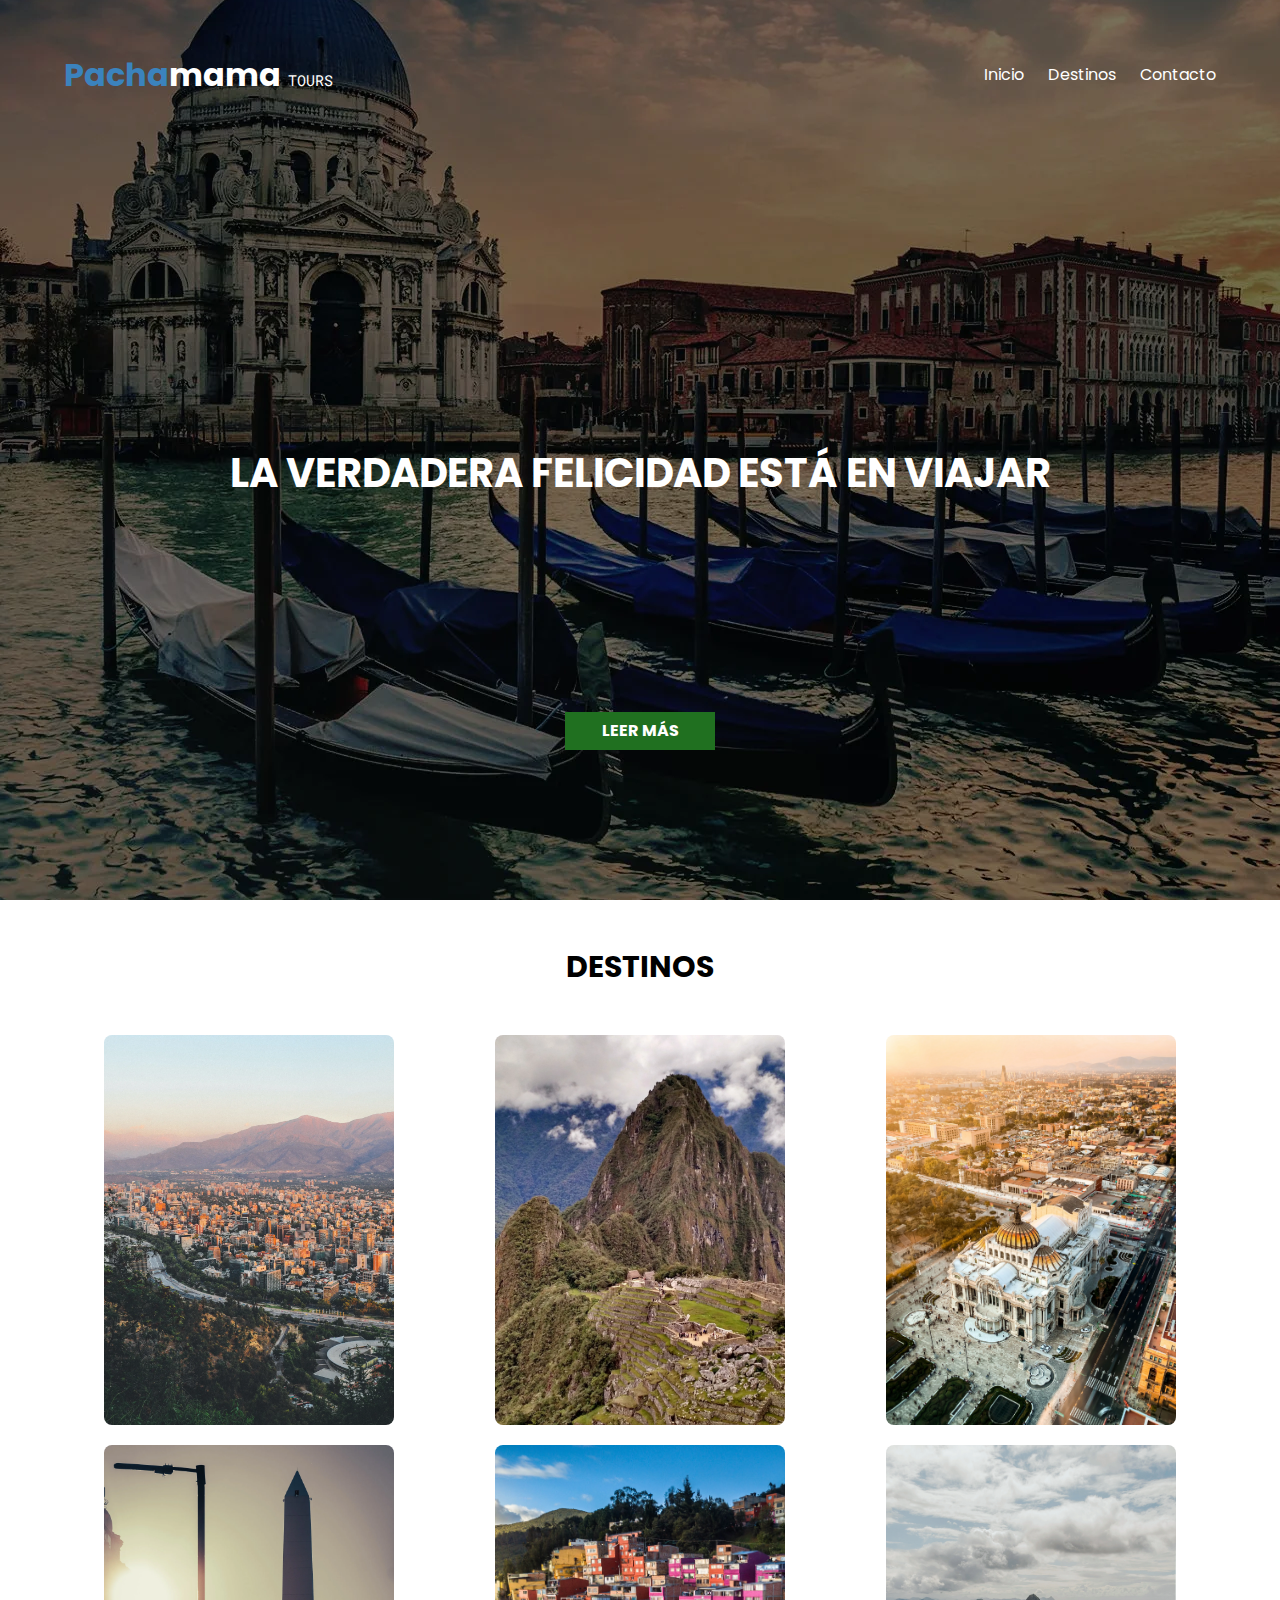
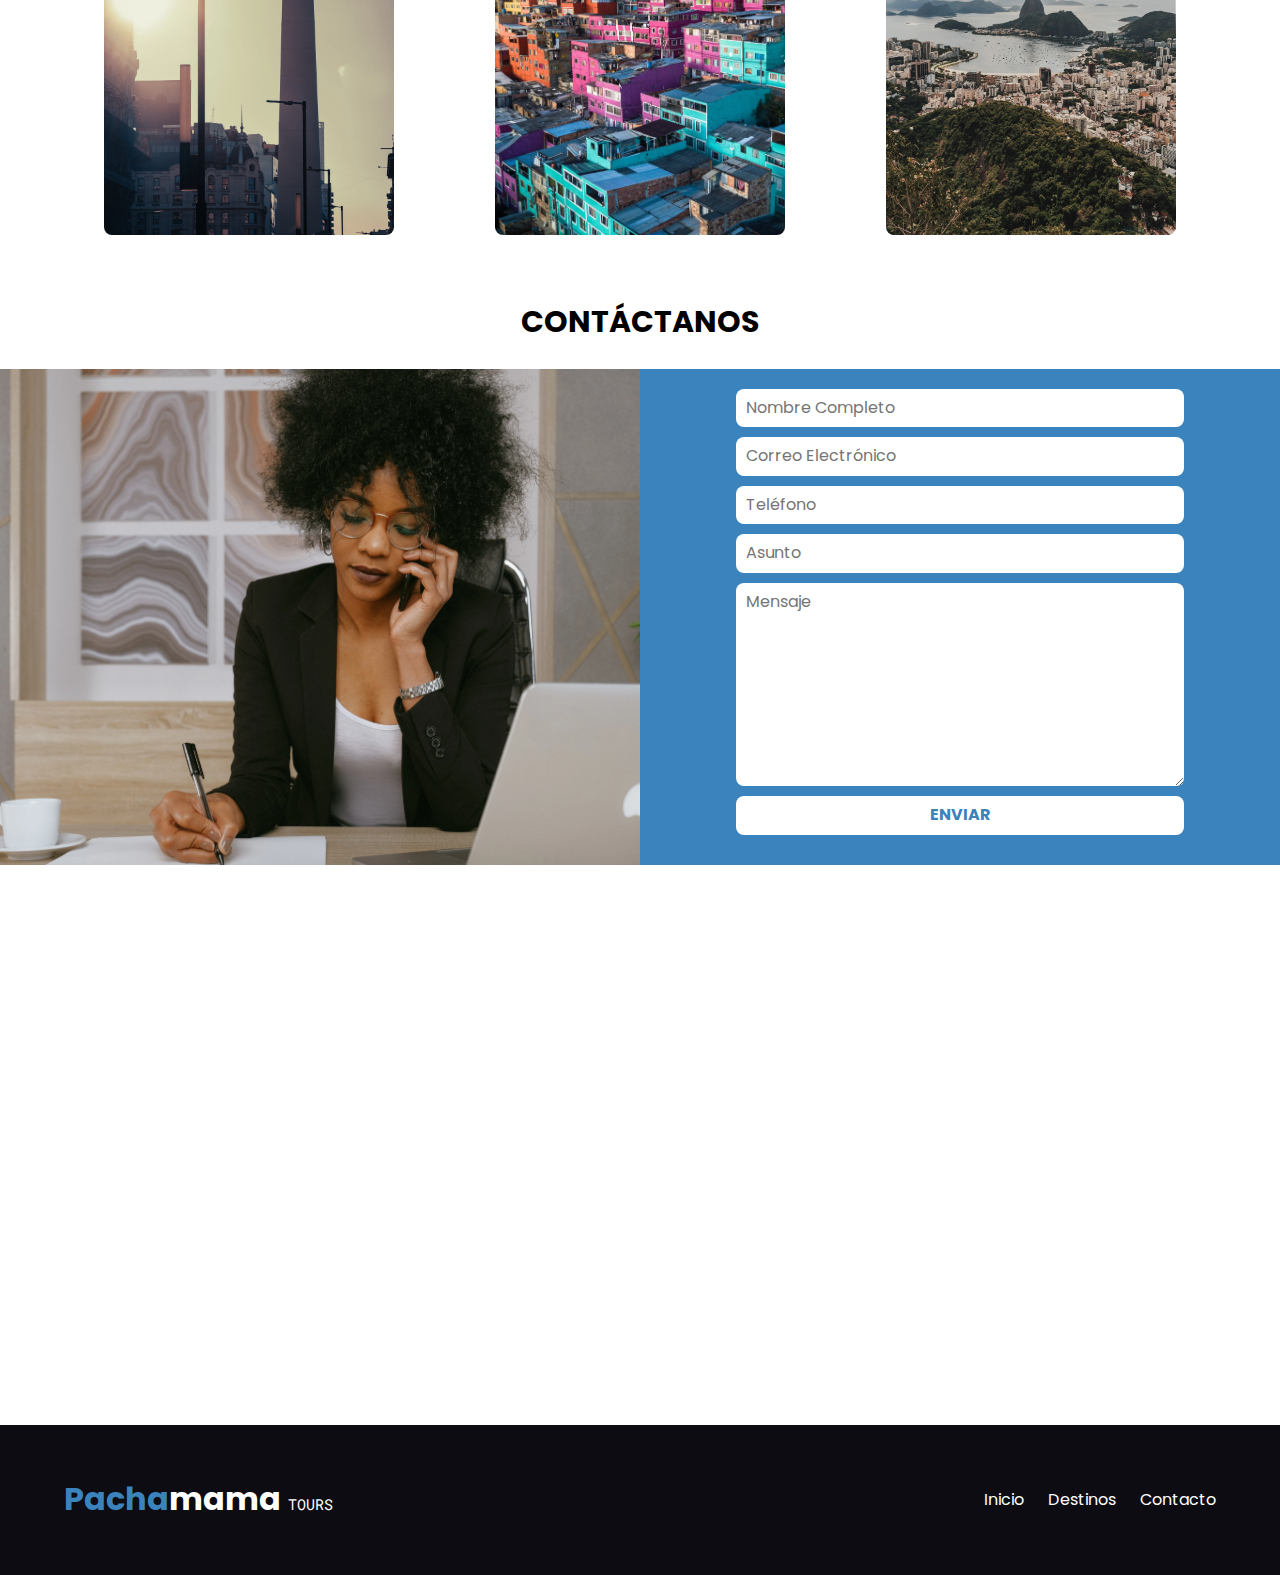
==== index.html @ 62c9c62a "first commit" ====
<!DOCTYPE html>
<html lang="en">
  <head>
    <meta charset="UTF-8" />
    <meta http-equiv="X-UA-Compatible" content="IE=edge" />
    <meta name="viewport" content="width=device-width, initial-scale=1.0" />
    <link rel="stylesheet" href="./css/normalize.css" />
    <link rel="stylesheet" href="./css/styles.css" />
    <title>Tour del Sur</title>
  </head>
  <body>
    <section id="hero" class="hero">
      <header class="header">
        <div class="header__flex contenedor">
          <a href="index.html">
            <h1 class="logo">
              <span class="logo__azul">Pacha</span>mama
              <span class="logo__tours">Tours</span>
            </h1>
          </a>

          <nav class="barra">
            <a class="barra__link" href="#hero">Inicio</a>
            <a class="barra__link" href="#destinos">Destinos</a>
            <a class="barra__link" href="#contacto">Contacto</a>
          </nav>
        </div>
      </header>
      <div class="hero__flex">
        <p class="hero__texto">La verdadera felicidad está en viajar</p>

        <a href="#" class="hero__boton">Leer Más</a>
      </div>
    </section>

    <main class="destinos contenedor" id="destinos">
      <h2 class="destinos__titulo">Destinos</h2>
      <div id="destinos__galeria">
        <!-- JS -->
      </div>
    </main>

    <section id="contacto" class="contacto">
      <h3 class="contacto__titulo">Contáctanos</h3>
      <div class="contacto-grid">
        <img
          loading="lazy"
          class="contacto__imagen"
          src="./img/contacto.webp"
          alt="imagen contacto"
        />
        <form class="contacto__formulario">
          <div>
            <input
              type="text"
              name="nombre"
              id="nombre"
              placeholder="Nombre Completo"
            />
            <div class="error"></div>
          </div>
          <div>
            <input
              type="email"
              name="email"
              id="email"
              placeholder="Correo Electrónico"
            />
            <div class="error"></div>
          </div>
          <div>
            <input type="tel" name="tel" id="tel" placeholder="Teléfono" />
          </div>
          <div>
            <input type="text" name="asunto" id="asunto" placeholder="Asunto" />
          </div>
          <div>
            <textarea
              name="mensaje"
              id="mensaje"
              cols="30"
              rows="10"
              placeholder="Mensaje"
            ></textarea>
          </div>
          <div>
            <input
              type="submit"
              class="form__submit"
              id="submit"
              value="Enviar"
            />
          </div>
        </form>
      </div>
      <div class="contacto__mapa contenedor">
        <div class="gmap_canvas">
          <iframe
            width="600"
            height="500"
            id="gmap_canvas"
            src="https://maps.google.com/maps?q=nueva%20hipodromo%20737&t=&z=13&ie=UTF8&iwloc=&output=embed"
            frameborder="0"
            scrolling="no"
            marginheight="0"
            marginwidth="0"
          ></iframe
          ><a href="https://123movies-to.org"></a><br /><style>
            .mapouter {
              position: relative;
              text-align: right;
              height: 500px;
              width: 600px;
            }</style
          ><a href="https://www.embedgooglemap.net">html google map embed</a
          ><style>
            .gmap_canvas {
              overflow: hidden;
              background: none !important;
              height: 500px;
              width: 600px;
            }
          </style>
        </div>
      </div>
    </section>

    <footer class="footer">
      <div class="footer__flex contenedor">
        <a href="index.html">
          <h1 class="logo">
            <span class="logo__azul">Pacha</span>mama
            <span class="logo__tours">Tours</span>
          </h1>
        </a>

        <nav class="barra">
          <a class="barra__link" href="#hero">Inicio</a>
          <a class="barra__link" href="#destinos">Destinos</a>
          <a class="barra__link" href="#contacto">Contacto</a>
        </nav>
      </div>
    </footer>

    <script src="./js/main.js"></script>
  </body>
</html>
---- css/styles.css ----
@import url("https://fonts.googleapis.com/css2?family=Poppins:wght@400;700&family=Roboto+Mono:wght@400;700&display=swap");
:root {
  --fuentePrincipal: "Poppins", sans-serif;
  --fuenteSecundaria: "Roboto Mono", monospace;
}
html {
  box-sizing: border-box;
  font-size: 62.5%;
}
*,
*::before,
*::after {
  box-sizing: inherit;
  margin: 0;
  padding: 0;
}
body {
  font-size: 16px;
  font-family: var(--fuentePrincipal);
}
a {
  text-decoration: none;
}
ul,
ol {
  list-style: none;
}
.contenedor {
  width: min(120rem, 90%);
  margin: 0 auto;
}
/*
! ** CABECERA
*/
.hero {
  background-image: url(../img/heroOscuro.webp);
  height: 100vh;
  background-position: center center;
  position: relative;
}
.header {
  background-color: transparent;
  height: 22rem;
  padding-top: 3rem;
}
@media (min-width: 768px) {
  .header {
    height: 15rem;
    padding: 0;
  }
  .header__flex {
    display: flex;
    align-items: center;
    justify-content: space-between;
    height: 100%;
  }
}
@media (min-width: 768px) {
  .header.fijo {
    position: fixed;
    width: 100%;
    background-color: #0d0c13;
    z-index: 3;
    height: 8rem;
    transition: all ease-in 150ms;
  }
}

.logo {
  color: white;
  text-transform: capitalize;
  text-align: center;
  font-weight: 700;
  margin-top: 0;
  margin-bottom: 3rem;
}
.logo__azul {
  color: #3b83bd;
}
.logo__tours {
  font-family: var(--fuenteSecundaria);
  text-transform: uppercase;
  font-size: 1.5rem;
  font-weight: 400;
}
.barra__link {
  color: white;
  /* margin-right: 1.5rem; */
  display: block;
  text-align: center;
  margin-bottom: 1.5rem;

  transition: color 200ms;
}
.barra__link:hover {
  color: #65baff;
}
.barra__link:last-of-type {
  margin-right: 0;
}
.hero__flex {
  display: flex;
  height: 40rem;
  flex-direction: column;
  justify-content: space-between;
  align-items: center;
}
.hero__texto {
  text-align: center;
  text-transform: uppercase;
  font-weight: 700;
  color: white;
  font-size: 4rem;
  margin-top: 10rem;
}
.hero__boton {
  background-color: rgb(32, 112, 32);
  text-align: center;
  width: 15rem;
  padding: 1rem 3rem;
  color: white;
  text-transform: uppercase;
  font-weight: 700;

  transition: background-color 200ms;
}
.hero__boton:hover {
  background-color: rgb(23, 49, 23);
}
@media (min-width: 768px) {
  .header {
    display: flex;
    align-items: center;
    justify-content: space-between;
    margin-bottom: 20rem;
  }
  .logo {
    margin-bottom: 0;
  }
  .barra__link {
    display: inline;
    margin-right: 2rem;
  }
  .barra__link:last-of-type {
    margin-right: 0;
  }
}
/*
! ** DESTINOS
*/
.destinos {
  margin-bottom: 7rem;
}
.destinos__titulo {
  text-align: center;
  font-size: 3rem;
  text-transform: uppercase;
  margin: 5rem 0;
}
.destinos__galeria__container {
  display: flex;
  justify-content: center;
  position: relative;
}
.destinos__galeria__container:hover > .capa {
  opacity: 1;
}
#destinos__galeria {
  margin: 0 auto;
  display: grid;
  grid-template-columns: repeat(1, 1fr);
  gap: 2rem;
}
.destinos__imagen {
  display: block;
  width: 29rem;
  height: 39rem;
  object-fit: cover;
  border-radius: 8px;
}
.capa {
  position: absolute;
  background-color: rgb(0, 0, 0, 0.5);
  height: 39rem;
  width: 29rem;
  border-radius: 8px;

  display: flex;
  flex-direction: column;
  justify-content: center;
  align-items: center;
  opacity: 0;
  transition: opacity 300ms;
}
.capa__titulo {
  text-transform: uppercase;
  color: white;
  text-align: center;
  font-size: 3rem;
  margin-bottom: 3rem;
}
.capa__boton {
  background-color: #3b83bd;
  color: white;
  padding: 1rem 2rem;
  border-radius: 6px;
  font-family: var(--fuenteSecundaria);
  text-transform: uppercase;
  transition: background-color 200ms;
}
.capa__boton:hover {
  background-color: #65baff;
}
@media (min-width: 650px) {
  #destinos__galeria {
    grid-template-columns: repeat(2, 1fr);
    gap: 2rem;
  }
}
@media (min-width: 980px) {
  #destinos__galeria {
    grid-template-columns: repeat(3, 1fr);
    gap: 2rem;
  }
}

/*
! ** CONTACTO
*/
.contacto {
  /* background-image: linear-gradient(to bottom, transparent 50% #3b83bd 0%),
    url(../img/contacto.jpg); */
  margin-bottom: 3rem;
}
.contacto__titulo {
  text-align: center;
  font-size: 3rem;
  text-transform: uppercase;
  margin-bottom: 3rem;
}
.contacto__imagen {
  height: 100%;
  width: 100%;
  object-fit: cover;
}
.contacto-grid {
  background-color: #3b83bd;
  display: grid;
  grid-template-rows: repeat(2, 1fr);
}
.contacto__formulario {
  padding: 2rem 0;
}
.contacto__formulario input,
textarea {
  font-size: 1.6rem;
  padding: 1rem;
  margin: 0 auto;
  display: block;
  width: 90%;
  margin-bottom: 1rem;

  border-radius: 0.8rem;
  outline: none;
  border: none;
}
input:focus,
textarea:focus {
  border: none;
  background-color: rgba(226, 226, 226, 1);
}
.form__submit {
  background-color: white;
  border: 2px solid white;
  color: #3b83bd;
  text-transform: uppercase;
  font-weight: 700;
  cursor: pointer;
  transition: background-color 300ms, color 300ms;
}
.form__submit:hover {
  background-color: #65baff;
  color: white;
}
@media (min-width: 768px) {
  .contacto-grid {
    grid-template-columns: repeat(2, 1fr);
    grid-template-rows: none;
  }
  .contacto__formulario {
    display: flex;
    flex-direction: column;
    justify-content: center;
  }
  .contacto__formulario input,
  textarea {
    width: 70%;
  }
}
.contacto__mapa {
  display: flex;
  justify-content: center;
  align-items: center;

  margin-top: 3rem;
}
/*
! ** FOOTER
*/
.footer {
  background-color: #0d0c13;
  height: 22rem;
  padding-top: 3rem;
}
@media (min-width: 768px) {
  .footer {
    height: 15rem;
    padding: 0;
  }
  .footer__flex {
    display: flex;
    align-items: center;
    justify-content: space-between;
    height: 100%;
  }
}

.error {
  color: orangered;
  font-family: var(--fuenteSecundaria);
  text-align: center;
  text-transform: uppercase;
  font-weight: 700;
  margin-bottom: 1rem;
}
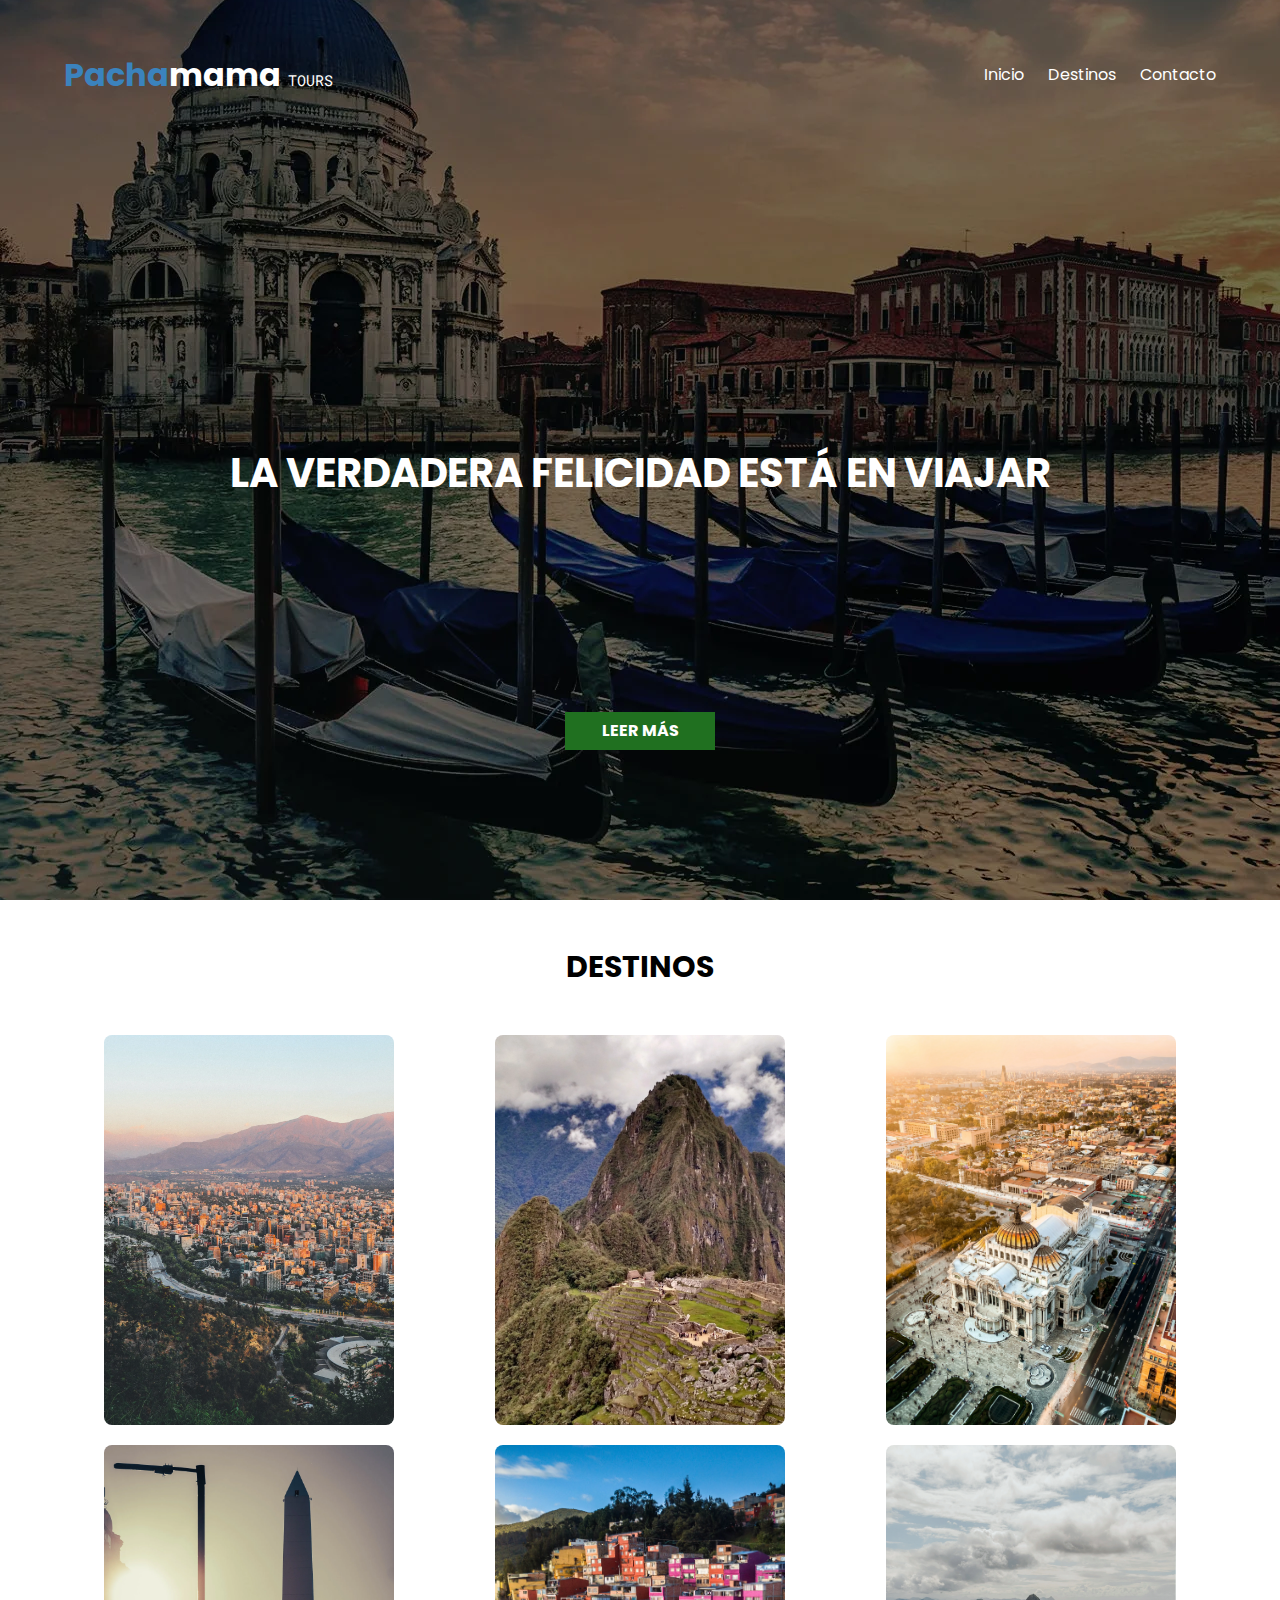
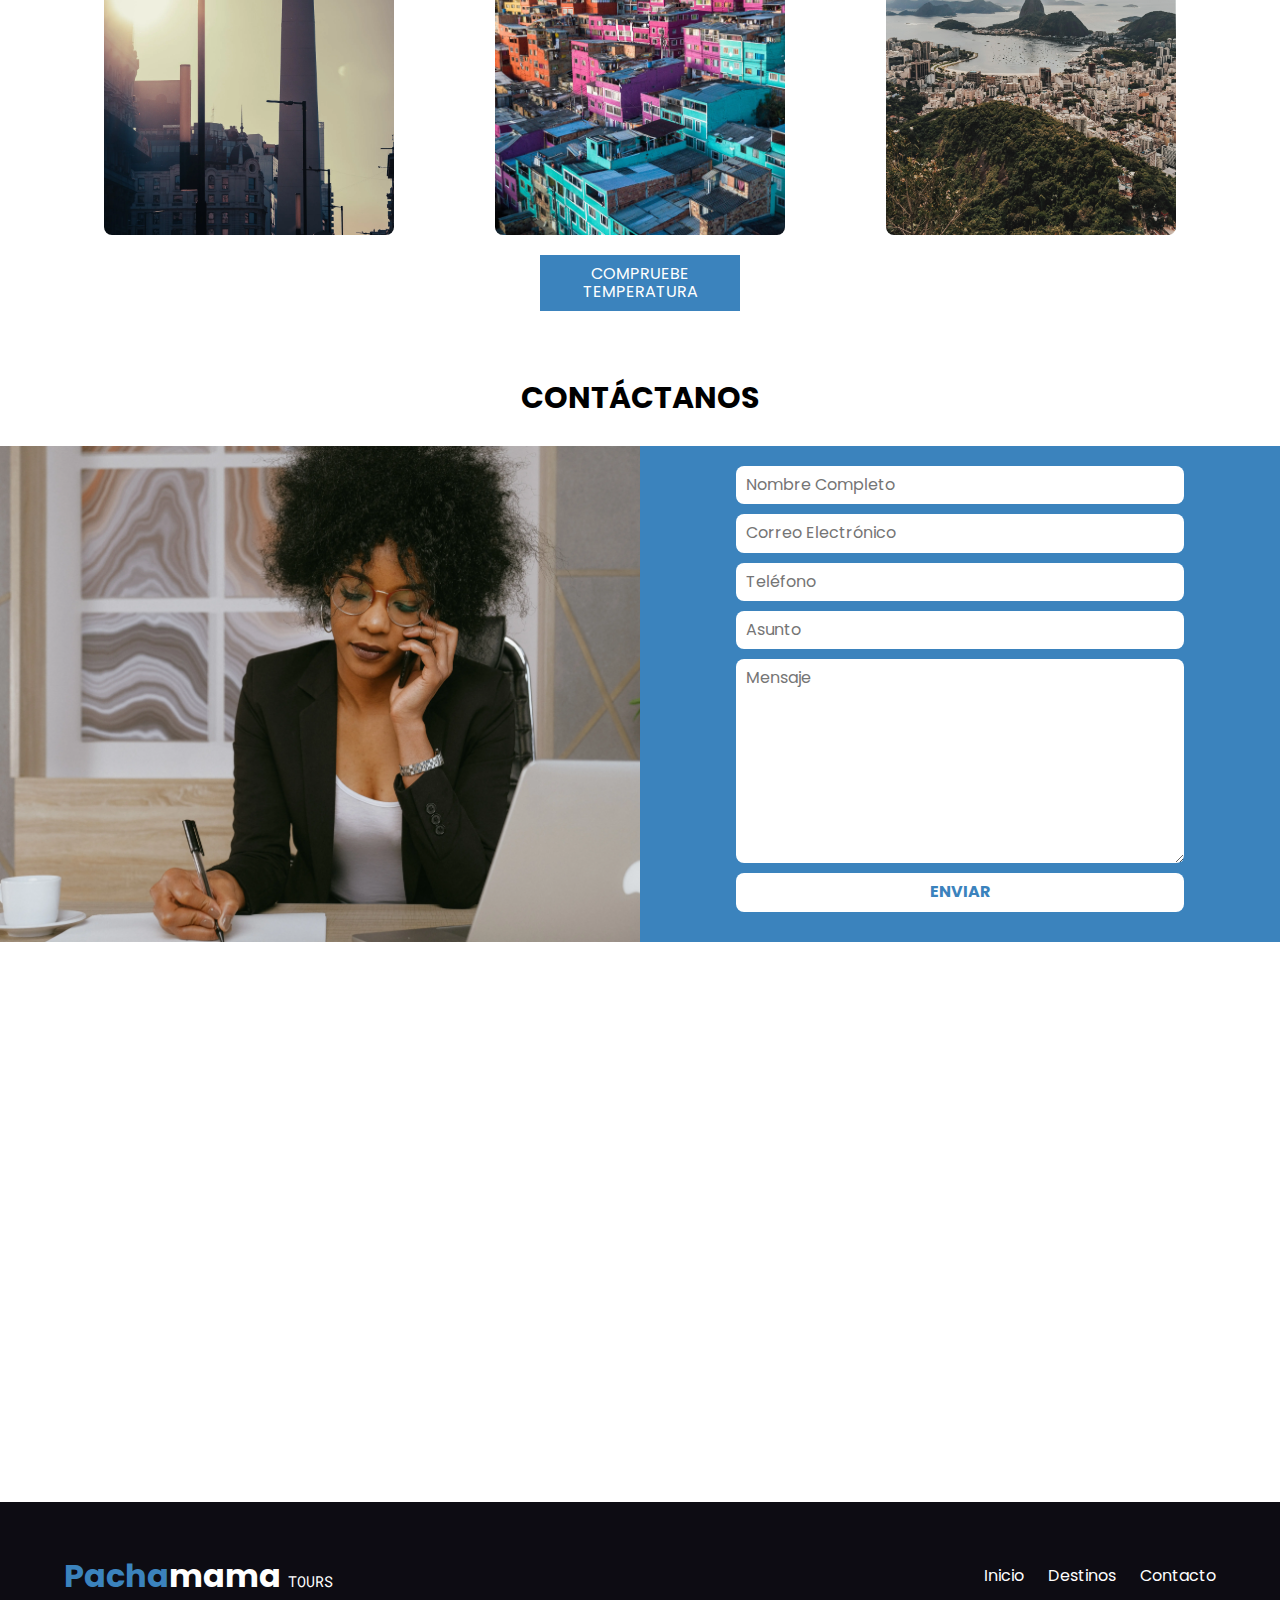
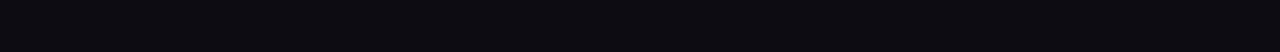
==== commit 2ead8e81: "linkeando api de clima" ====
--- a/index.html
+++ b/index.html
@@ -38,6 +38,10 @@
       <div id="destinos__galeria">
         <!-- JS -->
       </div>
+
+      <a class="destinos__temp" href="./html/clima.html"
+        >Compruebe Temperatura</a
+      >
     </main>
 
     <section id="contacto" class="contacto">
--- a/css/styles.css
+++ b/css/styles.css
@@ -223,7 +223,18 @@
     gap: 2rem;
   }
 }
-
+.destinos__temp {
+  display: block;
+  margin: 0 auto;
+  color: white;
+  text-align: center;
+  margin-top: 2rem;
+  text-transform: uppercase;
+  font-weight: 400;
+  background-color: #3b83bd;
+  padding: 1rem 2rem;
+  width: 20rem;
+}
 /*
 ! ** CONTACTO
 */
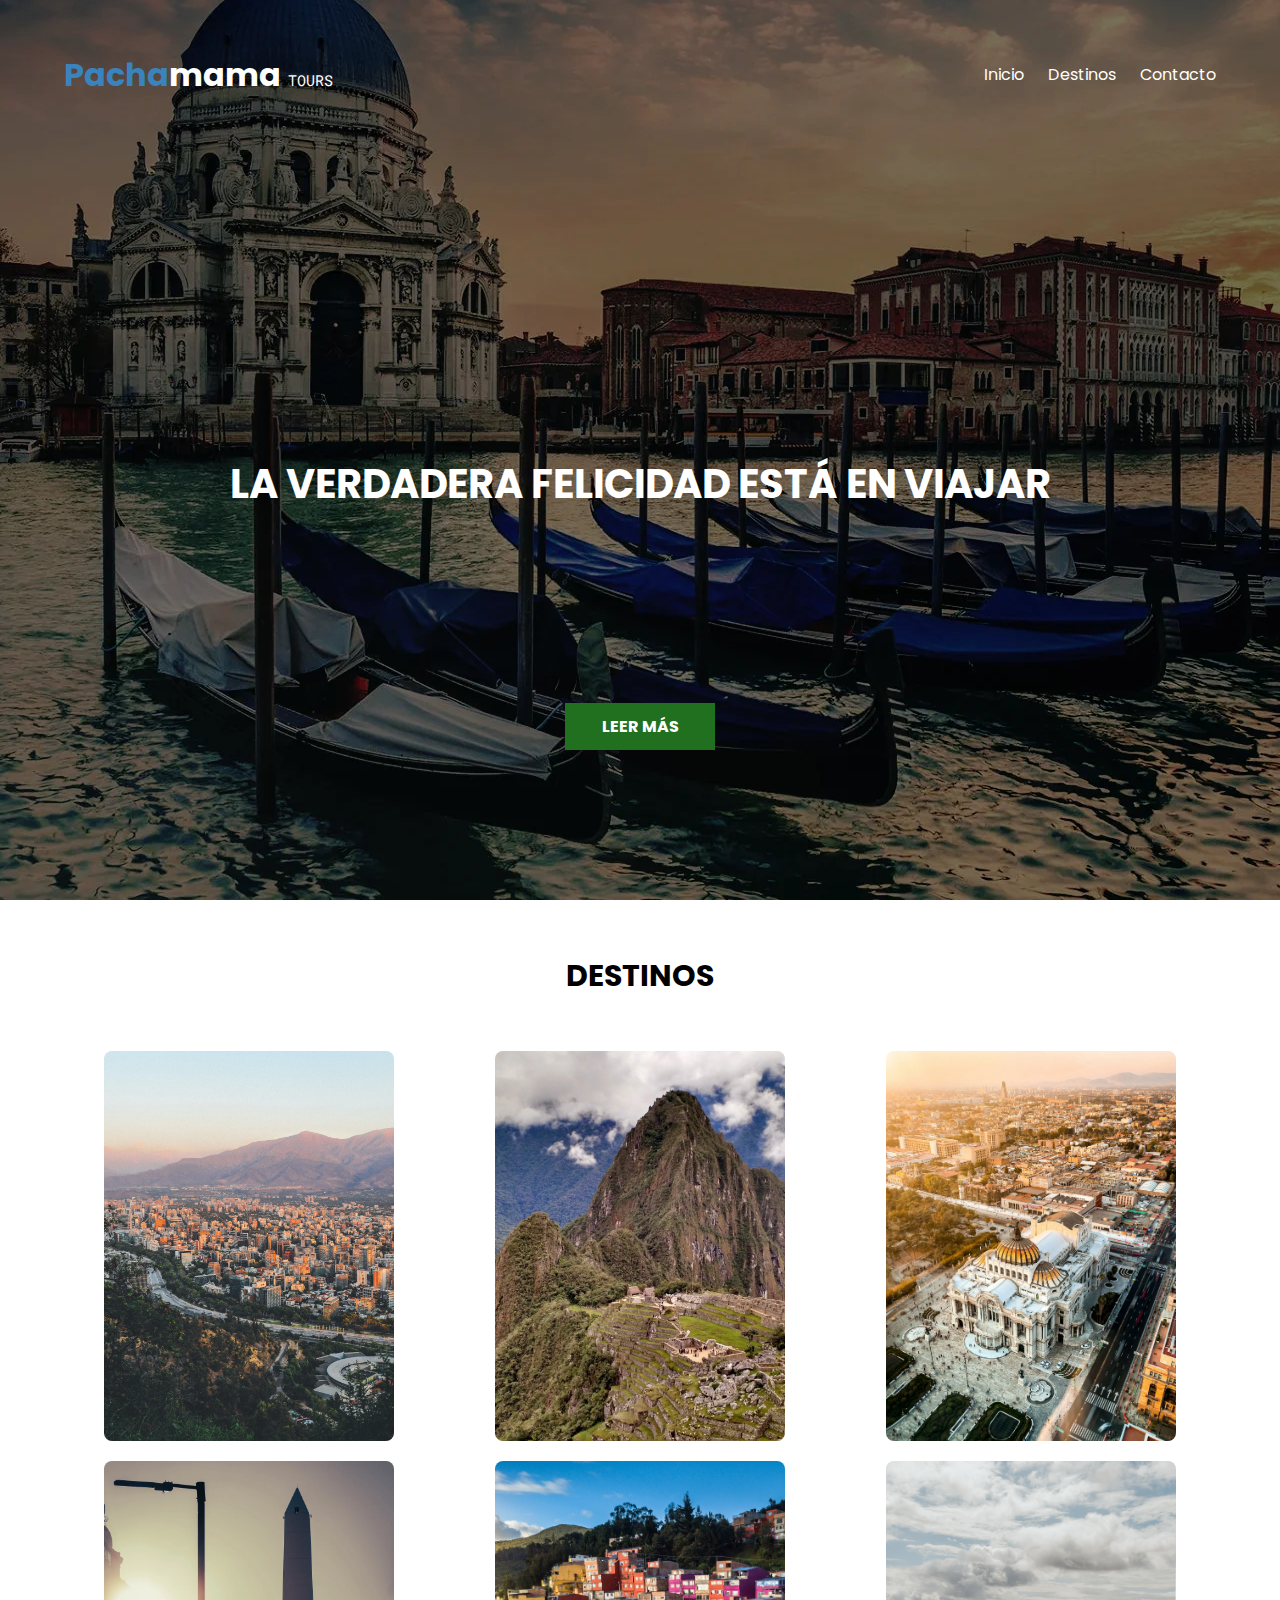
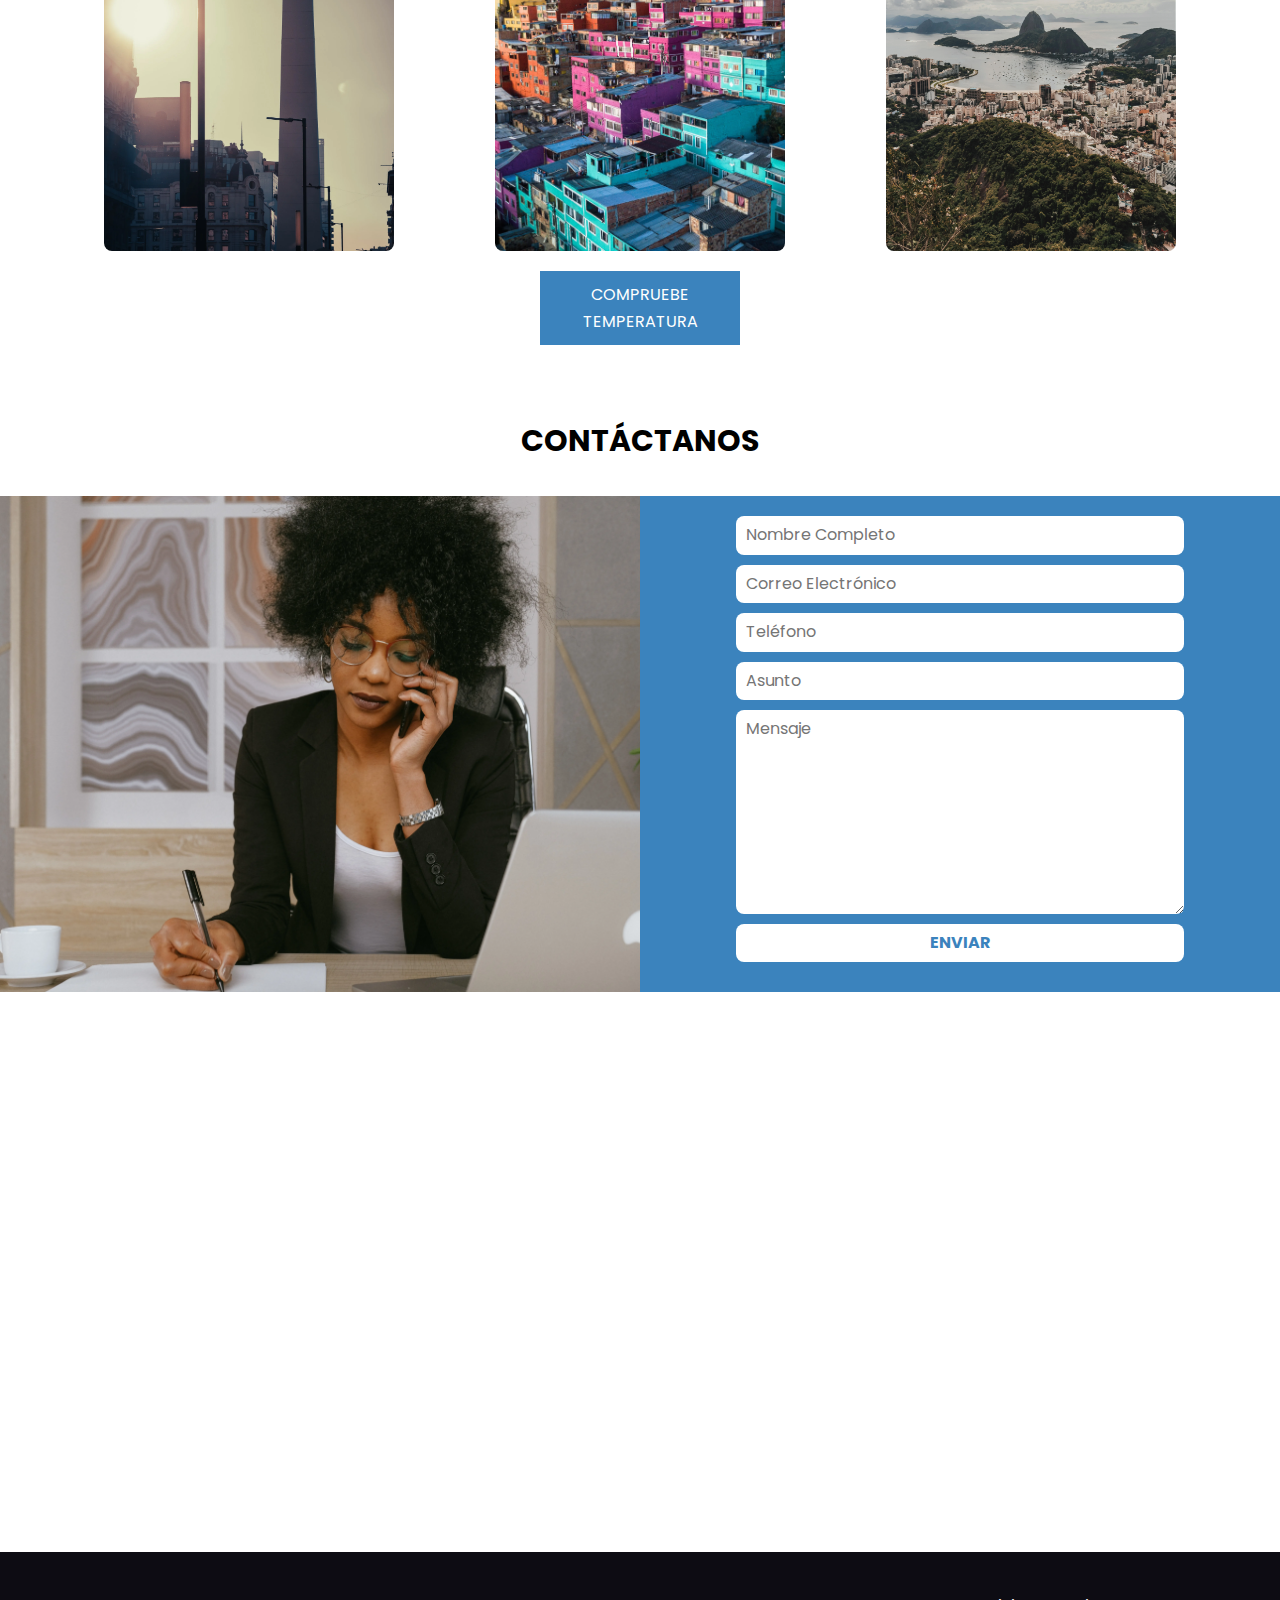
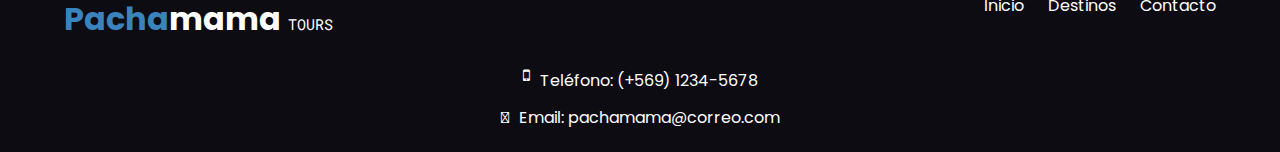
==== commit 04926ac0: "verificacion errores formulario, agregando contacto al footer, y páginas internas a los destinos" ====
--- a/index.html
+++ b/index.html
@@ -4,6 +4,10 @@
     <meta charset="UTF-8" />
     <meta http-equiv="X-UA-Compatible" content="IE=edge" />
     <meta name="viewport" content="width=device-width, initial-scale=1.0" />
+    <link
+      rel="stylesheet"
+      href="https://cdnjs.cloudflare.com/ajax/libs/font-awesome/4.7.0/css/font-awesome.min.css"
+    />
     <link rel="stylesheet" href="./css/normalize.css" />
     <link rel="stylesheet" href="./css/styles.css" />
     <title>Tour del Sur</title>
@@ -39,7 +43,7 @@
         <!-- JS -->
       </div>
 
-      <a class="destinos__temp" href="./html/clima.html"
+      <a class="destinos__temp" href="./html/clima.html" target="_blank"
         >Compruebe Temperatura</a
       >
     </main>
@@ -54,25 +58,23 @@
           alt="imagen contacto"
         />
         <form class="contacto__formulario">
-          <div>
+          <div class="obligatorio">
             <input
               type="text"
               name="nombre"
               id="nombre"
               placeholder="Nombre Completo"
             />
-            <div class="error"></div>
           </div>
-          <div>
+          <div class="obligatorio">
             <input
               type="email"
               name="email"
               id="email"
               placeholder="Correo Electrónico"
             />
-            <div class="error"></div>
           </div>
-          <div>
+          <div class="obligatorio">
             <input type="tel" name="tel" id="tel" placeholder="Teléfono" />
           </div>
           <div>
@@ -144,6 +146,16 @@
           <a class="barra__link" href="#contacto">Contacto</a>
         </nav>
       </div>
+      <div class="footer__contacto contenedor">
+        <div class="flex">
+          <i class="fa fa-mobile-phone"></i>
+          <p>Teléfono: (+569) 1234-5678</p>
+        </div>
+        <div class="flex">
+          <i class="fa-sharp fa-solid fa-envelope"></i>
+          <p>Email: pachamama@correo.com</p>
+        </div>
+      </div>
     </footer>
 
     <script src="./js/main.js"></script>
--- a/css/styles.css
+++ b/css/styles.css
@@ -17,6 +17,7 @@
 body {
   font-size: 16px;
   font-family: var(--fuentePrincipal);
+  line-height: 1.7;
 }
 a {
   text-decoration: none;
@@ -65,7 +66,6 @@
     transition: all ease-in 150ms;
   }
 }
-
 .logo {
   color: white;
   text-transform: capitalize;
@@ -280,6 +280,18 @@
   border: none;
   background-color: rgba(226, 226, 226, 1);
 }
+input.error {
+  border: 2px solid red;
+}
+.mensaje-error {
+  text-align: center;
+  font-size: 1.2rem;
+  color: red;
+  margin-top: -0.5rem; /* contrarrestar el marginbottom del input */
+  padding-bottom: 0.5rem;
+  font-weight: 700;
+  letter-spacing: 2px;
+}
 .form__submit {
   background-color: white;
   border: 2px solid white;
@@ -320,27 +332,99 @@
 */
 .footer {
   background-color: #0d0c13;
-  height: 22rem;
-  padding-top: 3rem;
+  height: 35rem;
+  padding: 3rem 0;
+}
+.footer__flex {
+  margin-bottom: 2rem;
+}
+.flex {
+  display: flex;
+  gap: 1rem;
+  justify-content: center;
+  margin-bottom: 1rem;
+  color: white;
 }
 @media (min-width: 768px) {
   .footer {
-    height: 15rem;
-    padding: 0;
+    height: 20rem;
+    padding: 4rem 0;
   }
   .footer__flex {
     display: flex;
-    align-items: center;
+    align-items: flex-start;
     justify-content: space-between;
-    height: 100%;
-  }
-}
-
-.error {
-  color: orangered;
-  font-family: var(--fuenteSecundaria);
-  text-align: center;
-  text-transform: uppercase;
-  font-weight: 700;
-  margin-bottom: 1rem;
-}
+  }
+}
+
+/*
+! ** PAISES
+*/
+.header.pais {
+  display: flex;
+  justify-content: center;
+  align-items: center;
+  background-color: #0d0c13;
+  height: 10rem;
+  margin-bottom: 5rem;
+}
+.header__flex.pais {
+  justify-content: center;
+}
+.footer.pais {
+  display: flex;
+  flex-direction: column;
+  justify-content: center;
+  align-items: center;
+  background-color: #0d0c13;
+  height: 20rem;
+}
+.footer__flex.pais {
+  justify-content: center;
+}
+.paises {
+  height: 100vh;
+}
+.main__pais {
+  text-align: center;
+  font-size: 3rem;
+  color: #3b83bd;
+}
+.main img {
+  display: block;
+  width: 50%;
+  height: 40rem;
+  object-fit: cover;
+}
+.main__contenido {
+  display: flex;
+  flex-direction: column;
+  justify-content: space-evenly;
+  gap: 2rem;
+  align-items: center;
+  margin-bottom: 3rem;
+  height: 43.9rem;
+}
+@media (min-width: 768px) {
+  .main__contenido {
+    flex-direction: row;
+  }
+}
+.contenido__texto {
+  text-align: center;
+}
+.contenido__regresar {
+  display: block;
+  text-align: center;
+  margin-bottom: 2rem;
+  background-color: #3b83bd;
+  color: white;
+  padding: 0.5rem 2rem;
+}
+@media (min-width: 768px) {
+  .contenido__regresar {
+    width: 15rem;
+    margin-right: auto;
+    margin-left: auto;
+  }
+}
